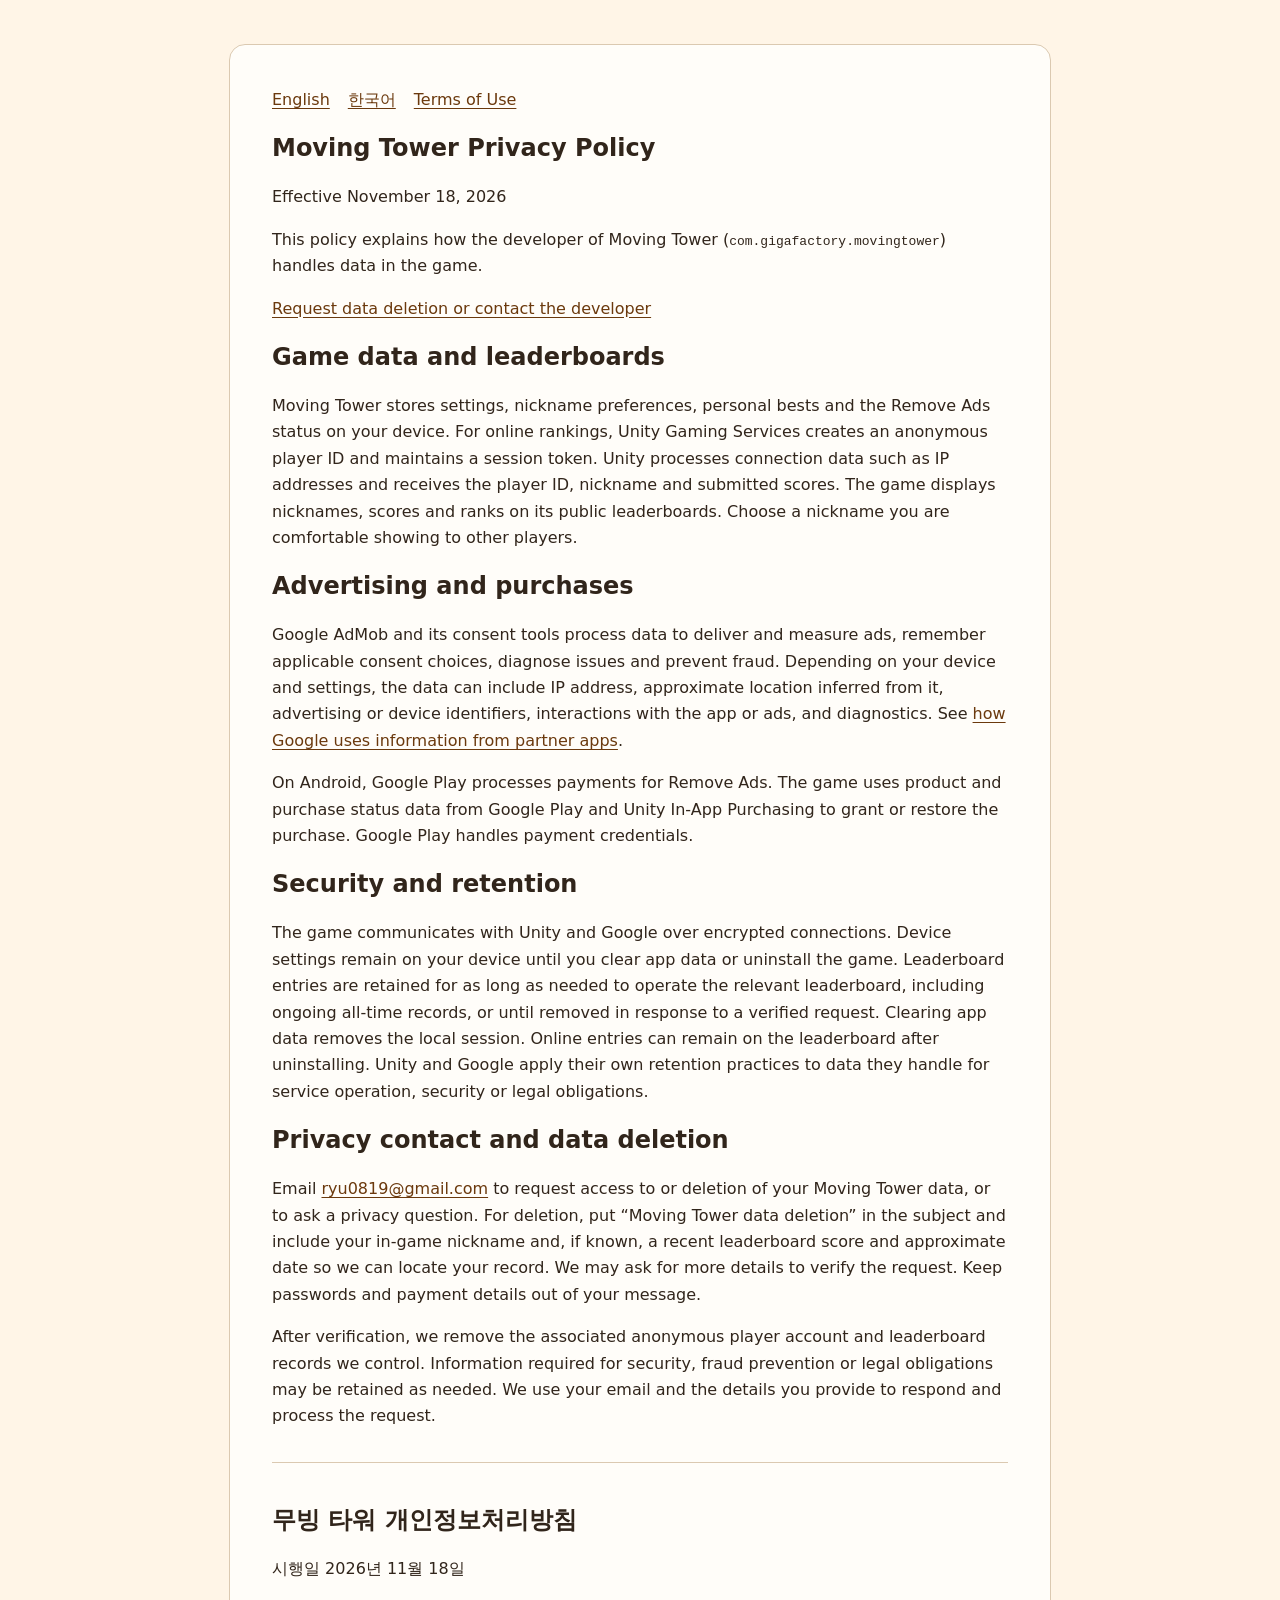
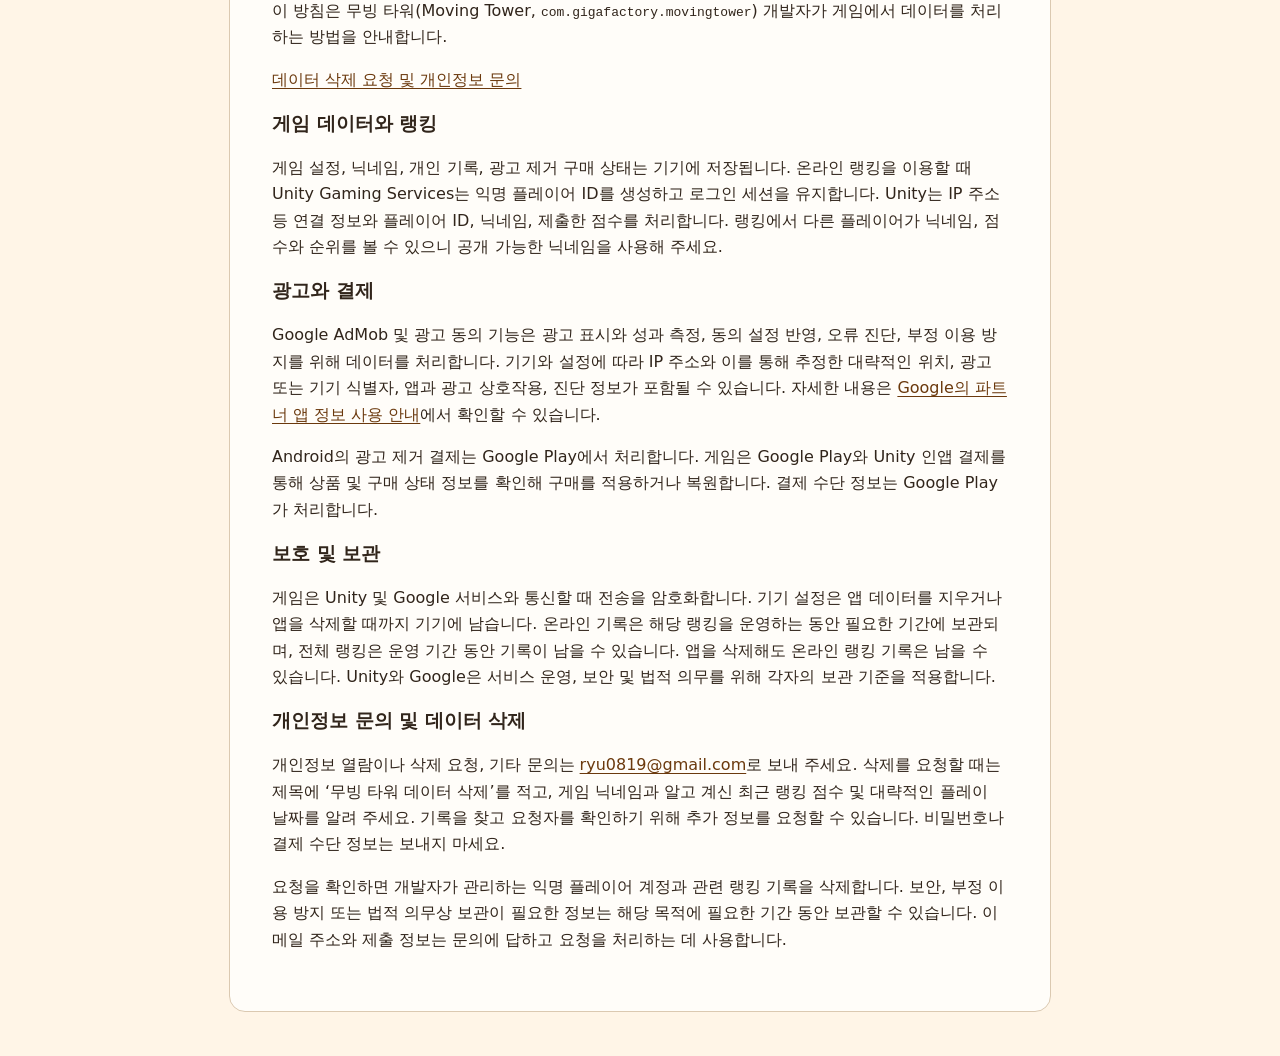
==== docs/privacy.html @ 2b4b709c "Publish Moving Tower privacy policy and contact" ====
<!doctype html>
<html lang="en">
<head>
  <meta charset="utf-8">
  <meta name="viewport" content="width=device-width, initial-scale=1">
  <title>Moving Tower Privacy Policy</title>
  <link rel="stylesheet" href="policy.css">
</head>
<body>
  <main>
    <nav aria-label="Privacy policy navigation">
      <a href="#en">English</a>
      <a href="#ko" lang="ko">한국어</a>
      <a href="terms.html#en">Terms of Use</a>
    </nav>
    <article id="en">
      <h1>Moving Tower Privacy Policy</h1>
      <p>Effective November 18, 2026</p>
      <p>This policy explains how the developer of Moving Tower (<code>com.gigafactory.movingtower</code>) handles data in the game.</p>
      <p><a href="#data-deletion">Request data deletion or contact the developer</a></p>

      <h2>Game data and leaderboards</h2>
      <p>Moving Tower stores settings, nickname preferences, personal bests and the Remove Ads status on your device. For online rankings, Unity Gaming Services creates an anonymous player ID and maintains a session token. Unity processes connection data such as IP addresses and receives the player ID, nickname and submitted scores. The game displays nicknames, scores and ranks on its public leaderboards. Choose a nickname you are comfortable showing to other players.</p>

      <h2>Advertising and purchases</h2>
      <p>Google AdMob and its consent tools process data to deliver and measure ads, remember applicable consent choices, diagnose issues and prevent fraud. Depending on your device and settings, the data can include IP address, approximate location inferred from it, advertising or device identifiers, interactions with the app or ads, and diagnostics. See <a href="https://policies.google.com/technologies/partner-sites">how Google uses information from partner apps</a>.</p>
      <p>On Android, Google Play processes payments for Remove Ads. The game uses product and purchase status data from Google Play and Unity In-App Purchasing to grant or restore the purchase. Google Play handles payment credentials.</p>

      <h2>Security and retention</h2>
      <p>The game communicates with Unity and Google over encrypted connections. Device settings remain on your device until you clear app data or uninstall the game. Leaderboard entries are retained for as long as needed to operate the relevant leaderboard, including ongoing all-time records, or until removed in response to a verified request. Clearing app data removes the local session. Online entries can remain on the leaderboard after uninstalling. Unity and Google apply their own retention practices to data they handle for service operation, security or legal obligations.</p>

      <h2 id="data-deletion">Privacy contact and data deletion</h2>
      <p>Email <a href="mailto:ryu0819@gmail.com">ryu0819@gmail.com</a> to request access to or deletion of your Moving Tower data, or to ask a privacy question. For deletion, put “Moving Tower data deletion” in the subject and include your in-game nickname and, if known, a recent leaderboard score and approximate date so we can locate your record. We may ask for more details to verify the request. Keep passwords and payment details out of your message.</p>
      <p>After verification, we remove the associated anonymous player account and leaderboard records we control. Information required for security, fraud prevention or legal obligations may be retained as needed. We use your email and the details you provide to respond and process the request.</p>
    </article>

    <article id="ko" lang="ko">
      <h2>무빙 타워 개인정보처리방침</h2>
      <p>시행일 2026년 11월 18일</p>
      <p>이 방침은 무빙 타워(Moving Tower, <code>com.gigafactory.movingtower</code>) 개발자가 게임에서 데이터를 처리하는 방법을 안내합니다.</p>
      <p><a href="#data-deletion-ko">데이터 삭제 요청 및 개인정보 문의</a></p>

      <h3>게임 데이터와 랭킹</h3>
      <p>게임 설정, 닉네임, 개인 기록, 광고 제거 구매 상태는 기기에 저장됩니다. 온라인 랭킹을 이용할 때 Unity Gaming Services는 익명 플레이어 ID를 생성하고 로그인 세션을 유지합니다. Unity는 IP 주소 등 연결 정보와 플레이어 ID, 닉네임, 제출한 점수를 처리합니다. 랭킹에서 다른 플레이어가 닉네임, 점수와 순위를 볼 수 있으니 공개 가능한 닉네임을 사용해 주세요.</p>

      <h3>광고와 결제</h3>
      <p>Google AdMob 및 광고 동의 기능은 광고 표시와 성과 측정, 동의 설정 반영, 오류 진단, 부정 이용 방지를 위해 데이터를 처리합니다. 기기와 설정에 따라 IP 주소와 이를 통해 추정한 대략적인 위치, 광고 또는 기기 식별자, 앱과 광고 상호작용, 진단 정보가 포함될 수 있습니다. 자세한 내용은 <a href="https://policies.google.com/technologies/partner-sites?hl=ko">Google의 파트너 앱 정보 사용 안내</a>에서 확인할 수 있습니다.</p>
      <p>Android의 광고 제거 결제는 Google Play에서 처리합니다. 게임은 Google Play와 Unity 인앱 결제를 통해 상품 및 구매 상태 정보를 확인해 구매를 적용하거나 복원합니다. 결제 수단 정보는 Google Play가 처리합니다.</p>

      <h3>보호 및 보관</h3>
      <p>게임은 Unity 및 Google 서비스와 통신할 때 전송을 암호화합니다. 기기 설정은 앱 데이터를 지우거나 앱을 삭제할 때까지 기기에 남습니다. 온라인 기록은 해당 랭킹을 운영하는 동안 필요한 기간에 보관되며, 전체 랭킹은 운영 기간 동안 기록이 남을 수 있습니다. 앱을 삭제해도 온라인 랭킹 기록은 남을 수 있습니다. Unity와 Google은 서비스 운영, 보안 및 법적 의무를 위해 각자의 보관 기준을 적용합니다.</p>

      <h3 id="data-deletion-ko">개인정보 문의 및 데이터 삭제</h3>
      <p>개인정보 열람이나 삭제 요청, 기타 문의는 <a href="mailto:ryu0819@gmail.com">ryu0819@gmail.com</a>로 보내 주세요. 삭제를 요청할 때는 제목에 ‘무빙 타워 데이터 삭제’를 적고, 게임 닉네임과 알고 계신 최근 랭킹 점수 및 대략적인 플레이 날짜를 알려 주세요. 기록을 찾고 요청자를 확인하기 위해 추가 정보를 요청할 수 있습니다. 비밀번호나 결제 수단 정보는 보내지 마세요.</p>
      <p>요청을 확인하면 개발자가 관리하는 익명 플레이어 계정과 관련 랭킹 기록을 삭제합니다. 보안, 부정 이용 방지 또는 법적 의무상 보관이 필요한 정보는 해당 목적에 필요한 기간 동안 보관할 수 있습니다. 이메일 주소와 제출 정보는 문의에 답하고 요청을 처리하는 데 사용합니다.</p>
    </article>
  </main>
</body>
</html>
---- docs/policy.css ----
:root {
  color-scheme: light;
  font-family: Inter, "Noto Sans KR", system-ui, sans-serif;
  background: #fff5e7;
  color: #31251b;
}

body {
  margin: 0;
  padding: clamp(12px, 4vw, 44px);
}

main {
  max-width: 46rem;
  margin-inline: auto;
  padding: clamp(18px, 5vw, 42px);
  background: #fffdf9;
  border: 1px solid #dbc9b1;
  border-radius: 16px;
  line-height: 1.65;
  overflow-wrap: anywhere;
}

nav {
  display: flex;
  flex-wrap: wrap;
  gap: 8px 18px;
  margin-bottom: 16px;
}

a {
  color: #6b390d;
  text-underline-offset: 3px;
}

h1, h2, h3 {
  line-height: 1.3;
}

article + article {
  margin-top: 32px;
  padding-top: 22px;
  border-top: 1px solid #dbc9b1;
}
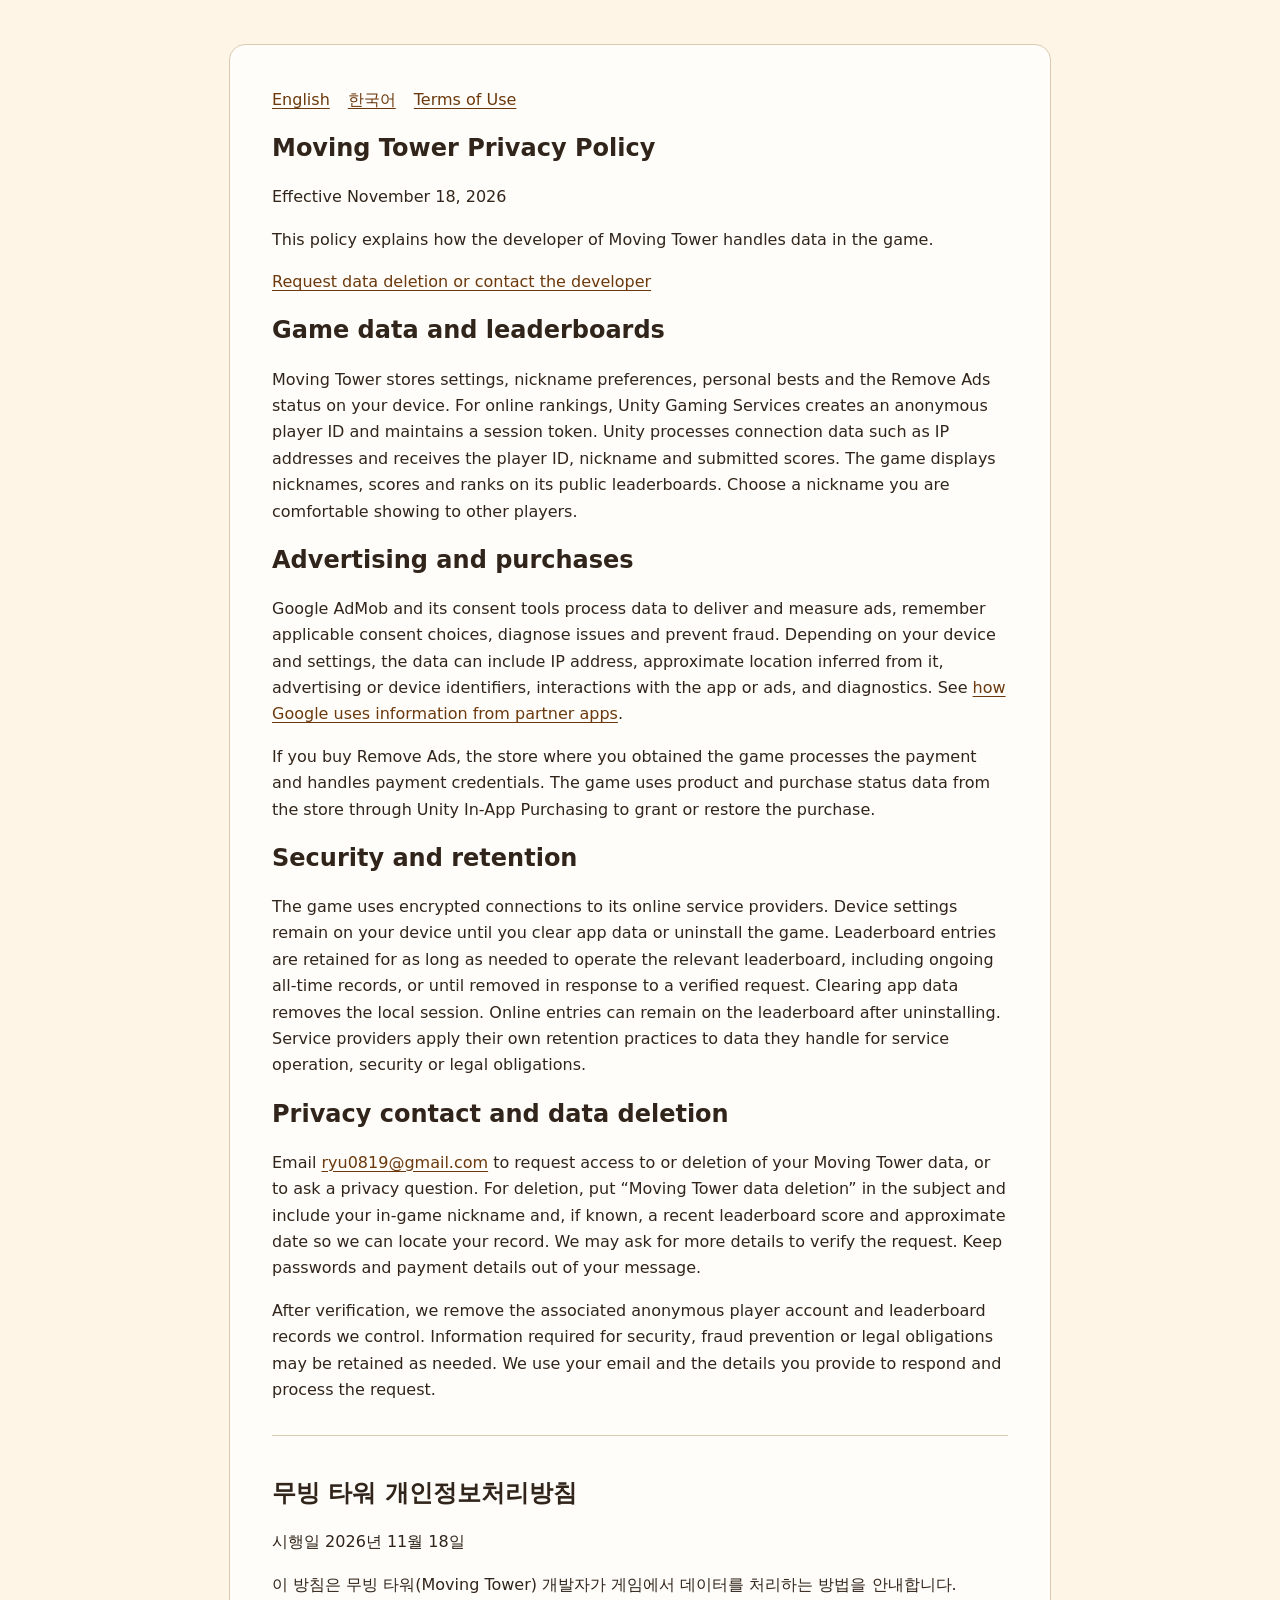
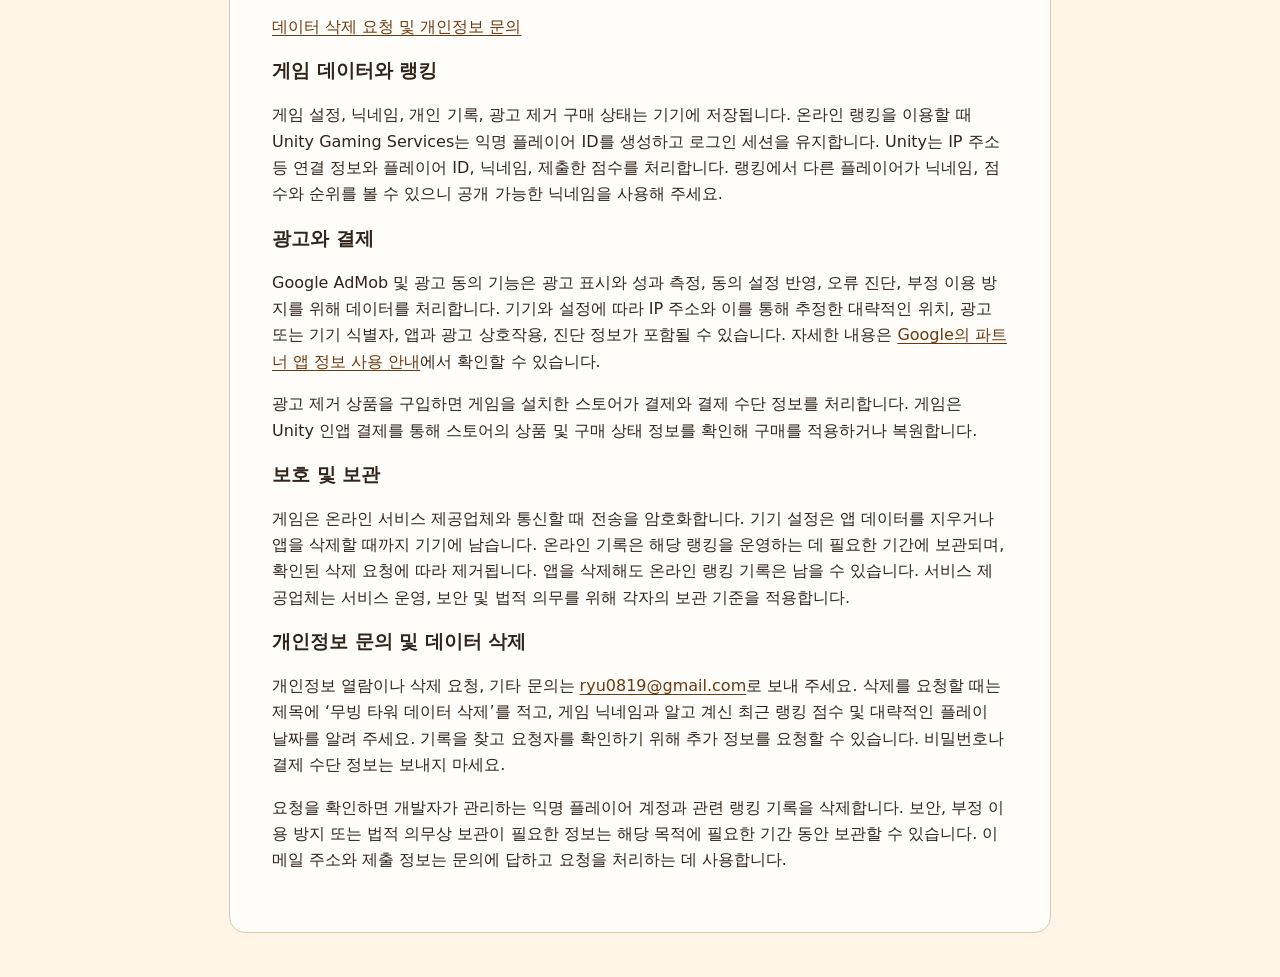
==== commit 76313ffe: "Make Moving Tower policies store-neutral and translate terms" ====
--- a/docs/privacy.html
+++ b/docs/privacy.html
@@ -16,7 +16,7 @@
     <article id="en">
       <h1>Moving Tower Privacy Policy</h1>
       <p>Effective November 18, 2026</p>
-      <p>This policy explains how the developer of Moving Tower (<code>com.gigafactory.movingtower</code>) handles data in the game.</p>
+      <p>This policy explains how the developer of Moving Tower handles data in the game.</p>
       <p><a href="#data-deletion">Request data deletion or contact the developer</a></p>
 
       <h2>Game data and leaderboards</h2>
@@ -24,10 +24,10 @@
 
       <h2>Advertising and purchases</h2>
       <p>Google AdMob and its consent tools process data to deliver and measure ads, remember applicable consent choices, diagnose issues and prevent fraud. Depending on your device and settings, the data can include IP address, approximate location inferred from it, advertising or device identifiers, interactions with the app or ads, and diagnostics. See <a href="https://policies.google.com/technologies/partner-sites">how Google uses information from partner apps</a>.</p>
-      <p>On Android, Google Play processes payments for Remove Ads. The game uses product and purchase status data from Google Play and Unity In-App Purchasing to grant or restore the purchase. Google Play handles payment credentials.</p>
+      <p>If you buy Remove Ads, the store where you obtained the game processes the payment and handles payment credentials. The game uses product and purchase status data from the store through Unity In-App Purchasing to grant or restore the purchase.</p>
 
       <h2>Security and retention</h2>
-      <p>The game communicates with Unity and Google over encrypted connections. Device settings remain on your device until you clear app data or uninstall the game. Leaderboard entries are retained for as long as needed to operate the relevant leaderboard, including ongoing all-time records, or until removed in response to a verified request. Clearing app data removes the local session. Online entries can remain on the leaderboard after uninstalling. Unity and Google apply their own retention practices to data they handle for service operation, security or legal obligations.</p>
+      <p>The game uses encrypted connections to its online service providers. Device settings remain on your device until you clear app data or uninstall the game. Leaderboard entries are retained for as long as needed to operate the relevant leaderboard, including ongoing all-time records, or until removed in response to a verified request. Clearing app data removes the local session. Online entries can remain on the leaderboard after uninstalling. Service providers apply their own retention practices to data they handle for service operation, security or legal obligations.</p>
 
       <h2 id="data-deletion">Privacy contact and data deletion</h2>
       <p>Email <a href="mailto:ryu0819@gmail.com">ryu0819@gmail.com</a> to request access to or deletion of your Moving Tower data, or to ask a privacy question. For deletion, put “Moving Tower data deletion” in the subject and include your in-game nickname and, if known, a recent leaderboard score and approximate date so we can locate your record. We may ask for more details to verify the request. Keep passwords and payment details out of your message.</p>
@@ -37,7 +37,7 @@
     <article id="ko" lang="ko">
       <h2>무빙 타워 개인정보처리방침</h2>
       <p>시행일 2026년 11월 18일</p>
-      <p>이 방침은 무빙 타워(Moving Tower, <code>com.gigafactory.movingtower</code>) 개발자가 게임에서 데이터를 처리하는 방법을 안내합니다.</p>
+      <p>이 방침은 무빙 타워(Moving Tower) 개발자가 게임에서 데이터를 처리하는 방법을 안내합니다.</p>
       <p><a href="#data-deletion-ko">데이터 삭제 요청 및 개인정보 문의</a></p>
 
       <h3>게임 데이터와 랭킹</h3>
@@ -45,10 +45,10 @@
 
       <h3>광고와 결제</h3>
       <p>Google AdMob 및 광고 동의 기능은 광고 표시와 성과 측정, 동의 설정 반영, 오류 진단, 부정 이용 방지를 위해 데이터를 처리합니다. 기기와 설정에 따라 IP 주소와 이를 통해 추정한 대략적인 위치, 광고 또는 기기 식별자, 앱과 광고 상호작용, 진단 정보가 포함될 수 있습니다. 자세한 내용은 <a href="https://policies.google.com/technologies/partner-sites?hl=ko">Google의 파트너 앱 정보 사용 안내</a>에서 확인할 수 있습니다.</p>
-      <p>Android의 광고 제거 결제는 Google Play에서 처리합니다. 게임은 Google Play와 Unity 인앱 결제를 통해 상품 및 구매 상태 정보를 확인해 구매를 적용하거나 복원합니다. 결제 수단 정보는 Google Play가 처리합니다.</p>
+      <p>광고 제거 상품을 구입하면 게임을 설치한 스토어가 결제와 결제 수단 정보를 처리합니다. 게임은 Unity 인앱 결제를 통해 스토어의 상품 및 구매 상태 정보를 확인해 구매를 적용하거나 복원합니다.</p>
 
       <h3>보호 및 보관</h3>
-      <p>게임은 Unity 및 Google 서비스와 통신할 때 전송을 암호화합니다. 기기 설정은 앱 데이터를 지우거나 앱을 삭제할 때까지 기기에 남습니다. 온라인 기록은 해당 랭킹을 운영하는 동안 필요한 기간에 보관되며, 전체 랭킹은 운영 기간 동안 기록이 남을 수 있습니다. 앱을 삭제해도 온라인 랭킹 기록은 남을 수 있습니다. Unity와 Google은 서비스 운영, 보안 및 법적 의무를 위해 각자의 보관 기준을 적용합니다.</p>
+      <p>게임은 온라인 서비스 제공업체와 통신할 때 전송을 암호화합니다. 기기 설정은 앱 데이터를 지우거나 앱을 삭제할 때까지 기기에 남습니다. 온라인 기록은 해당 랭킹을 운영하는 데 필요한 기간에 보관되며, 확인된 삭제 요청에 따라 제거됩니다. 앱을 삭제해도 온라인 랭킹 기록은 남을 수 있습니다. 서비스 제공업체는 서비스 운영, 보안 및 법적 의무를 위해 각자의 보관 기준을 적용합니다.</p>
 
       <h3 id="data-deletion-ko">개인정보 문의 및 데이터 삭제</h3>
       <p>개인정보 열람이나 삭제 요청, 기타 문의는 <a href="mailto:ryu0819@gmail.com">ryu0819@gmail.com</a>로 보내 주세요. 삭제를 요청할 때는 제목에 ‘무빙 타워 데이터 삭제’를 적고, 게임 닉네임과 알고 계신 최근 랭킹 점수 및 대략적인 플레이 날짜를 알려 주세요. 기록을 찾고 요청자를 확인하기 위해 추가 정보를 요청할 수 있습니다. 비밀번호나 결제 수단 정보는 보내지 마세요.</p>
--- a/docs/policy.css
+++ b/docs/policy.css
@@ -42,3 +42,25 @@
   padding-top: 22px;
   border-top: 1px solid #dbc9b1;
 }
+
+.terms-page main > article {
+  scroll-margin-top: 8rem;
+}
+
+.terms-page nav {
+  gap: 8px 14px;
+}
+
+@supports selector(main:has(> article:target)) {
+  .terms-page main > article {
+    display: none;
+    margin: 0;
+    padding: 0;
+    border: 0;
+  }
+
+  .terms-page main:not(:has(> article:target)) > #en,
+  .terms-page main > article:target {
+    display: block;
+  }
+}
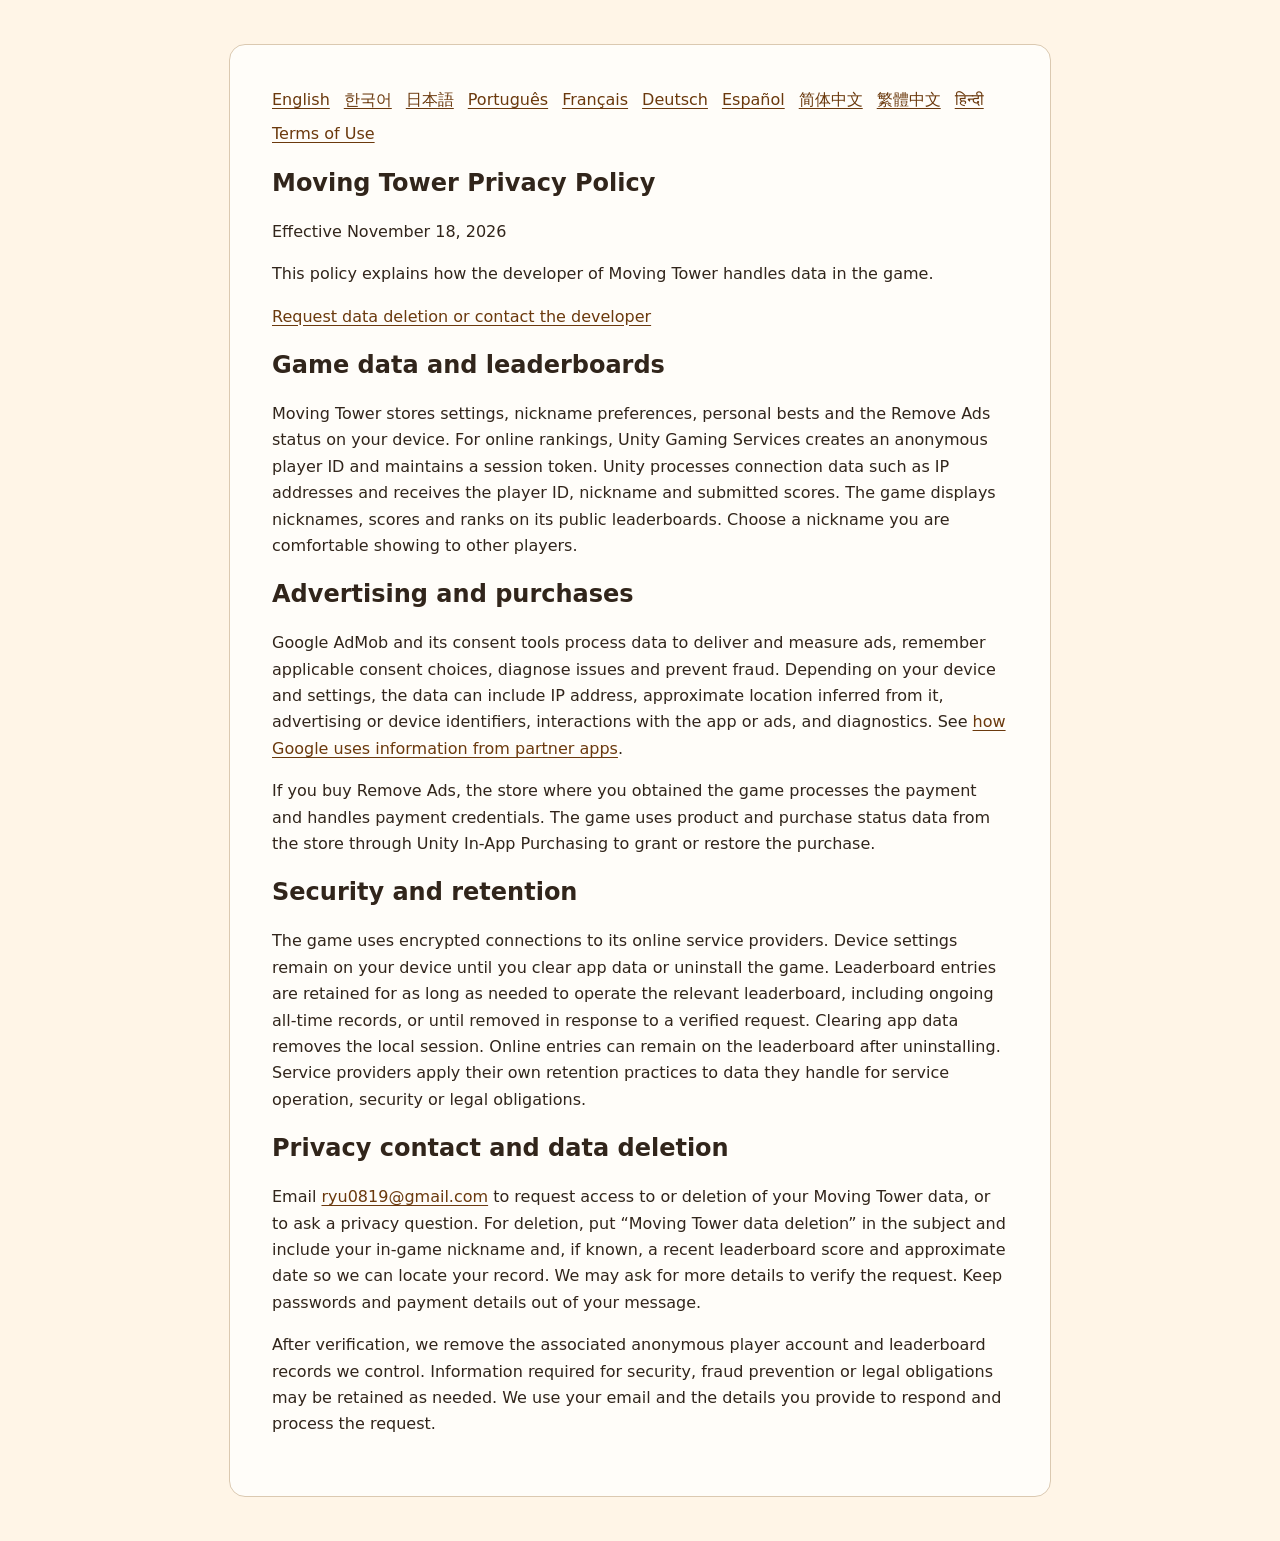
==== commit e914968f: "Publish Moving Tower privacy policy in ten languages" ====
--- a/docs/privacy.html
+++ b/docs/privacy.html
@@ -6,14 +6,22 @@
   <title>Moving Tower Privacy Policy</title>
   <link rel="stylesheet" href="policy.css">
 </head>
-<body>
+<body class="localized-policy">
   <main>
     <nav aria-label="Privacy policy navigation">
-      <a href="#en">English</a>
-      <a href="#ko" lang="ko">한국어</a>
+      <a href="#en" hreflang="en" lang="en">English</a>
+      <a href="#ko" hreflang="ko" lang="ko">한국어</a>
+      <a href="#ja" hreflang="ja" lang="ja">日本語</a>
+      <a href="#pt-BR" hreflang="pt-BR" lang="pt-BR">Português</a>
+      <a href="#fr" hreflang="fr" lang="fr">Français</a>
+      <a href="#de" hreflang="de" lang="de">Deutsch</a>
+      <a href="#es" hreflang="es" lang="es">Español</a>
+      <a href="#zh-Hans" hreflang="zh-Hans" lang="zh-Hans">简体中文</a>
+      <a href="#zh-Hant" hreflang="zh-Hant" lang="zh-Hant">繁體中文</a>
+      <a href="#hi" hreflang="hi" lang="hi">हिन्दी</a>
       <a href="terms.html#en">Terms of Use</a>
     </nav>
-    <article id="en">
+    <article id="en" lang="en">
       <h1>Moving Tower Privacy Policy</h1>
       <p>Effective November 18, 2026</p>
       <p>This policy explains how the developer of Moving Tower handles data in the game.</p>
@@ -35,24 +43,192 @@
     </article>
 
     <article id="ko" lang="ko">
-      <h2>무빙 타워 개인정보처리방침</h2>
+      <h1>무빙 타워 개인정보처리방침</h1>
       <p>시행일 2026년 11월 18일</p>
       <p>이 방침은 무빙 타워(Moving Tower) 개발자가 게임에서 데이터를 처리하는 방법을 안내합니다.</p>
       <p><a href="#data-deletion-ko">데이터 삭제 요청 및 개인정보 문의</a></p>
 
-      <h3>게임 데이터와 랭킹</h3>
+      <h2>게임 데이터와 랭킹</h2>
       <p>게임 설정, 닉네임, 개인 기록, 광고 제거 구매 상태는 기기에 저장됩니다. 온라인 랭킹을 이용할 때 Unity Gaming Services는 익명 플레이어 ID를 생성하고 로그인 세션을 유지합니다. Unity는 IP 주소 등 연결 정보와 플레이어 ID, 닉네임, 제출한 점수를 처리합니다. 랭킹에서 다른 플레이어가 닉네임, 점수와 순위를 볼 수 있으니 공개 가능한 닉네임을 사용해 주세요.</p>
 
-      <h3>광고와 결제</h3>
+      <h2>광고와 결제</h2>
       <p>Google AdMob 및 광고 동의 기능은 광고 표시와 성과 측정, 동의 설정 반영, 오류 진단, 부정 이용 방지를 위해 데이터를 처리합니다. 기기와 설정에 따라 IP 주소와 이를 통해 추정한 대략적인 위치, 광고 또는 기기 식별자, 앱과 광고 상호작용, 진단 정보가 포함될 수 있습니다. 자세한 내용은 <a href="https://policies.google.com/technologies/partner-sites?hl=ko">Google의 파트너 앱 정보 사용 안내</a>에서 확인할 수 있습니다.</p>
       <p>광고 제거 상품을 구입하면 게임을 설치한 스토어가 결제와 결제 수단 정보를 처리합니다. 게임은 Unity 인앱 결제를 통해 스토어의 상품 및 구매 상태 정보를 확인해 구매를 적용하거나 복원합니다.</p>
 
-      <h3>보호 및 보관</h3>
+      <h2>보호 및 보관</h2>
       <p>게임은 온라인 서비스 제공업체와 통신할 때 전송을 암호화합니다. 기기 설정은 앱 데이터를 지우거나 앱을 삭제할 때까지 기기에 남습니다. 온라인 기록은 해당 랭킹을 운영하는 데 필요한 기간에 보관되며, 확인된 삭제 요청에 따라 제거됩니다. 앱을 삭제해도 온라인 랭킹 기록은 남을 수 있습니다. 서비스 제공업체는 서비스 운영, 보안 및 법적 의무를 위해 각자의 보관 기준을 적용합니다.</p>
 
-      <h3 id="data-deletion-ko">개인정보 문의 및 데이터 삭제</h3>
+      <h2 id="data-deletion-ko">개인정보 문의 및 데이터 삭제</h2>
       <p>개인정보 열람이나 삭제 요청, 기타 문의는 <a href="mailto:ryu0819@gmail.com">ryu0819@gmail.com</a>로 보내 주세요. 삭제를 요청할 때는 제목에 ‘무빙 타워 데이터 삭제’를 적고, 게임 닉네임과 알고 계신 최근 랭킹 점수 및 대략적인 플레이 날짜를 알려 주세요. 기록을 찾고 요청자를 확인하기 위해 추가 정보를 요청할 수 있습니다. 비밀번호나 결제 수단 정보는 보내지 마세요.</p>
       <p>요청을 확인하면 개발자가 관리하는 익명 플레이어 계정과 관련 랭킹 기록을 삭제합니다. 보안, 부정 이용 방지 또는 법적 의무상 보관이 필요한 정보는 해당 목적에 필요한 기간 동안 보관할 수 있습니다. 이메일 주소와 제출 정보는 문의에 답하고 요청을 처리하는 데 사용합니다.</p>
+    </article>
+
+    <article id="ja" lang="ja">
+      <h1>ムービングタワー プライバシーポリシー</h1>
+      <p>2026年11月18日発効</p>
+      <p>本ポリシーは、ムービングタワー（Moving Tower）の開発者がゲーム内のデータをどのように取り扱うかを説明します。</p>
+      <p><a href="#data-deletion-ja">データの削除申請とお問い合わせ</a></p>
+
+      <h2>ゲームデータとランキング</h2>
+      <p>ゲーム設定、ニックネーム、自己ベスト、広告削除の購入状況は端末に保存されます。オンラインランキングを利用すると、Unity Gaming Services が匿名プレイヤー ID を作成し、セッショントークンを管理します。Unity は IP アドレスなどの接続情報、プレイヤー ID、ニックネーム、送信したスコアを処理します。公開ランキングにはニックネーム、スコア、順位が表示されます。他のプレイヤーに公開してもよいニックネームを選んでください。</p>
+
+      <h2>広告と購入</h2>
+      <p>Google AdMob と同意管理ツールは、広告の配信と効果測定、同意設定の保存、不具合の診断、不正防止のためにデータを処理します。端末や設定によって、IP アドレスとそこから推定されるおおよその位置、広告識別子や端末識別子、アプリや広告の操作情報、診断情報が含まれることがあります。詳しくは <a href="https://policies.google.com/technologies/partner-sites?hl=ja">Google のパートナーアプリのデータ利用について</a>をご覧ください。</p>
+      <p>広告削除を購入する場合、ゲームを入手したストアが決済と支払い方法の情報を処理します。ゲームは Unity In-App Purchasing を通じてストアの商品情報と購入状況を確認し、購入を反映または復元します。</p>
+
+      <h2>安全管理と保管</h2>
+      <p>ゲームはオンラインサービスとの通信を暗号化します。端末の設定は、アプリのデータを消去するかゲームをアンインストールするまで端末に残ります。ランキング記録は、通算ランキングを含む各ランキングの運営に必要な期間、または確認済みの削除申請により取り除かれるまで保管されます。アプリデータを消去すると端末内のセッションは失われます。アンインストール後もオンライン記録が残る場合があります。サービス提供者は、サービスの運営、安全管理、法令上の義務のために取り扱うデータにそれぞれの保管方針を適用します。</p>
+
+      <h2 id="data-deletion-ja">個人情報のお問い合わせとデータの削除</h2>
+      <p>データの開示、削除、プライバシーに関するお問い合わせは <a href="mailto:ryu0819@gmail.com">ryu0819@gmail.com</a> までご連絡ください。削除申請の件名には「ムービングタワー データ削除」と記載し、ゲーム内のニックネーム、分かる場合は最近のランキングスコアとおおよそのプレイ日をお知らせください。申請の確認に追加情報をお願いする場合があります。パスワードや支払い方法の情報は送信しないでください。</p>
+      <p>申請を確認した後、開発者が管理する匿名プレイヤーアカウントと関連するランキング記録を削除します。安全管理、不正防止、法令上の義務に必要な情報は、その目的に必要な期間保管される場合があります。メールアドレスと送信された情報は、回答と申請の処理に使用します。</p>
+    </article>
+
+    <article id="pt-BR" lang="pt-BR">
+      <h1>Política de Privacidade do Moving Tower</h1>
+      <p>Em vigor desde 18 de novembro de 2026</p>
+      <p>Esta política explica como o desenvolvedor do Moving Tower trata os dados no jogo.</p>
+      <p><a href="#data-deletion-pt-BR">Solicitar a exclusão de dados ou entrar em contato</a></p>
+
+      <h2>Dados do jogo e classificações</h2>
+      <p>O Moving Tower salva no dispositivo as configurações, o apelido, os recordes pessoais e o status da compra de remoção de anúncios. Para as classificações online, o Unity Gaming Services cria um identificador anônimo de jogador e mantém um token de sessão. A Unity trata dados de conexão, como o endereço IP, e recebe o identificador do jogador, o apelido e as pontuações enviadas. As classificações públicas mostram os apelidos, as pontuações e as posições. Escolha um apelido que você se sinta à vontade para mostrar a outros jogadores.</p>
+
+      <h2>Publicidade e compras</h2>
+      <p>O Google AdMob e suas ferramentas de consentimento tratam dados para exibir e medir anúncios, registrar as escolhas de consentimento, diagnosticar problemas e prevenir fraudes. Dependendo do dispositivo e das configurações, isso pode incluir o endereço IP, a localização aproximada estimada a partir dele, identificadores de publicidade ou do dispositivo, interações com o app ou os anúncios e dados de diagnóstico. Consulte <a href="https://policies.google.com/technologies/partner-sites?hl=pt-BR">como o Google usa informações de apps parceiros</a>.</p>
+      <p>Ao comprar a remoção de anúncios, a loja onde você obteve o jogo processa o pagamento e os dados do meio de pagamento. O jogo usa informações de produto e de status da compra fornecidas pela loja por meio do Unity In-App Purchasing para aplicar ou restaurar a compra.</p>
+
+      <h2>Segurança e retenção</h2>
+      <p>O jogo usa conexões criptografadas com seus prestadores de serviços online. As configurações ficam no dispositivo até você limpar os dados do app ou desinstalar o jogo. Os registros das classificações são mantidos pelo tempo necessário para operar cada classificação, incluindo a geral, ou até serem removidos após uma solicitação verificada. Limpar os dados do app elimina a sessão local. Os registros online podem permanecer após a desinstalação. Os prestadores aplicam suas próprias práticas de retenção aos dados que tratam para operar os serviços, garantir a segurança ou cumprir obrigações legais.</p>
+
+      <h2 id="data-deletion-pt-BR">Contato de privacidade e exclusão de dados</h2>
+      <p>Envie um e-mail para <a href="mailto:ryu0819@gmail.com">ryu0819@gmail.com</a> para solicitar acesso aos dados do Moving Tower, pedir a exclusão ou esclarecer dúvidas de privacidade. Para excluir dados, escreva “Exclusão de dados do Moving Tower” no assunto e informe seu apelido no jogo. Se souber, indique uma pontuação recente na classificação e a data aproximada para ajudar a localizar o registro. Podemos pedir informações adicionais para verificar a solicitação. Evite enviar senhas ou dados de pagamento.</p>
+      <p>Após a verificação, excluímos a conta anônima e os registros associados da classificação que estão sob nosso controle. Informações necessárias para segurança, prevenção de fraudes ou cumprimento de obrigações legais podem ser retidas pelo tempo necessário. Usamos seu endereço de e-mail e as informações fornecidas para responder e processar a solicitação.</p>
+    </article>
+
+    <article id="fr" lang="fr">
+      <h1>Politique de confidentialité de Moving Tower</h1>
+      <p>En vigueur depuis le 18 novembre 2026</p>
+      <p>Cette politique explique comment le développeur de Moving Tower traite les données dans le jeu.</p>
+      <p><a href="#data-deletion-fr">Demander la suppression des données ou contacter le développeur</a></p>
+
+      <h2>Données du jeu et classements</h2>
+      <p>Moving Tower enregistre sur votre appareil les réglages, le pseudonyme, les records personnels et le statut de l’achat de suppression des publicités. Pour les classements en ligne, Unity Gaming Services crée un identifiant de joueur anonyme et conserve un jeton de session. Unity traite les données de connexion, comme l’adresse IP, et reçoit l’identifiant du joueur, le pseudonyme et les scores envoyés. Les classements publics affichent les pseudonymes, les scores et les rangs. Choisissez un pseudonyme que vous acceptez de rendre visible aux autres joueurs.</p>
+
+      <h2>Publicité et achats</h2>
+      <p>Google AdMob et ses outils de consentement traitent des données pour diffuser et mesurer les publicités, mémoriser les choix de consentement, diagnostiquer les problèmes et prévenir la fraude. Selon l’appareil et les réglages, ces données peuvent comprendre l’adresse IP, la localisation approximative déduite de celle-ci, les identifiants publicitaires ou de l’appareil, les interactions avec l’application ou les publicités et les données de diagnostic. Consultez <a href="https://policies.google.com/technologies/partner-sites?hl=fr">l’explication de Google sur l’utilisation des données des applications partenaires</a>.</p>
+      <p>Si vous achetez la suppression des publicités, la boutique où vous avez obtenu le jeu traite le paiement et les informations relatives au moyen de paiement. Le jeu utilise les informations sur le produit et le statut d’achat fournies par la boutique via Unity In-App Purchasing pour appliquer ou restaurer l’achat.</p>
+
+      <h2>Sécurité et conservation</h2>
+      <p>Le jeu utilise des connexions chiffrées avec ses fournisseurs de services en ligne. Les réglages restent sur l’appareil jusqu’à l’effacement des données de l’application ou la désinstallation du jeu. Les entrées sont conservées le temps nécessaire au fonctionnement du classement concerné, notamment des classements de tous les temps, ou jusqu’à leur suppression à la suite d’une demande vérifiée. L’effacement des données de l’application supprime la session locale. Des entrées en ligne peuvent subsister après la désinstallation. Les fournisseurs appliquent leurs propres règles de conservation aux données qu’ils traitent pour assurer le fonctionnement et la sécurité des services ou satisfaire à des obligations légales.</p>
+
+      <h2 id="data-deletion-fr">Contact et suppression des données</h2>
+      <p>Pour demander l’accès à vos données Moving Tower, leur suppression ou poser une question, écrivez à <a href="mailto:ryu0819@gmail.com">ryu0819@gmail.com</a>. Pour une suppression, indiquez « Suppression de données Moving Tower » en objet et précisez votre pseudonyme dans le jeu. Si vous les connaissez, ajoutez un score récent au classement et sa date approximative. Nous pouvons demander des informations complémentaires pour vérifier la demande. Évitez de transmettre des mots de passe ou des informations de paiement.</p>
+      <p>Après vérification, nous supprimons le compte de joueur anonyme et les entrées associées que nous contrôlons. Les données nécessaires à la sécurité, à la prévention de la fraude ou au respect d’obligations légales peuvent être conservées pendant la durée nécessaire. Votre adresse e-mail et les informations communiquées nous servent à répondre et à traiter la demande.</p>
+    </article>
+
+    <article id="de" lang="de">
+      <h1>Datenschutzerklärung für Moving Tower</h1>
+      <p>Gültig seit dem 18. November 2026</p>
+      <p>Diese Erklärung beschreibt, wie der Entwickler von Moving Tower Daten im Spiel verarbeitet.</p>
+      <p><a href="#data-deletion-de">Datenlöschung beantragen oder Kontakt aufnehmen</a></p>
+
+      <h2>Spieldaten und Ranglisten</h2>
+      <p>Moving Tower speichert Einstellungen, Spitznamen, persönliche Bestleistungen und den Kaufstatus für die Entfernung von Werbung auf dem Gerät. Für Online-Ranglisten erstellt Unity Gaming Services eine anonyme Spieler-ID und verwaltet ein Sitzungstoken. Unity verarbeitet Verbindungsdaten wie IP-Adressen und erhält die Spieler-ID, den Spitznamen und übermittelte Punktestände. Öffentliche Ranglisten zeigen Spitznamen, Punktestände und Platzierungen. Wähle einen Spitznamen, den du anderen Spielern anzeigen möchtest.</p>
+
+      <h2>Werbung und Käufe</h2>
+      <p>Google AdMob und seine Einwilligungswerkzeuge verarbeiten Daten, um Werbung auszuliefern und zu messen, Einwilligungsentscheidungen zu speichern, Probleme zu diagnostizieren und Betrug zu verhindern. Je nach Gerät und Einstellungen können dazu IP-Adressen, daraus abgeleitete ungefähre Standorte, Werbe- oder Gerätekennungen, Interaktionen mit der App oder Werbung und Diagnosedaten gehören. Weitere Informationen findest du unter <a href="https://policies.google.com/technologies/partner-sites?hl=de">Googles Verarbeitung von Daten aus Partner-Apps</a>.</p>
+      <p>Beim Kauf der Werbeentfernung verarbeitet der Store, über den du das Spiel bezogen hast, die Zahlung und die Zahlungsdaten. Das Spiel verwendet über Unity In-App Purchasing bereitgestellte Produkt- und Kaufstatusinformationen des Stores, um den Kauf freizuschalten oder wiederherzustellen.</p>
+
+      <h2>Sicherheit und Aufbewahrung</h2>
+      <p>Das Spiel kommuniziert verschlüsselt mit Online-Dienstleistern. Einstellungen bleiben auf dem Gerät, bis du die App-Daten löschst oder das Spiel deinstallierst. Einträge werden so lange gespeichert, wie sie für den Betrieb der jeweiligen Rangliste einschließlich der Gesamtrangliste erforderlich sind, oder bis sie auf eine verifizierte Anfrage hin entfernt werden. Das Löschen der App-Daten entfernt die lokale Sitzung. Online-Einträge können nach der Deinstallation bestehen bleiben. Dienstleister wenden für Daten, die sie für den Betrieb, die Sicherheit oder zur Erfüllung gesetzlicher Pflichten verarbeiten, ihre eigenen Aufbewahrungsregeln an.</p>
+
+      <h2 id="data-deletion-de">Datenschutzkontakt und Datenlöschung</h2>
+      <p>Schreibe an <a href="mailto:ryu0819@gmail.com">ryu0819@gmail.com</a>, wenn du Auskunft über deine Moving-Tower-Daten oder deren Löschung beantragen möchtest oder Fragen zum Datenschutz hast. Nutze für Löschanfragen den Betreff „Moving Tower Datenlöschung“ und gib deinen Spitznamen im Spiel an. Falls bekannt, nenne einen aktuellen Ranglistenpunktestand und das ungefähre Spieldatum. Zur Prüfung der Anfrage können wir weitere Angaben benötigen. Sende keine Passwörter oder Zahlungsdaten.</p>
+      <p>Nach der Prüfung löschen wir das anonyme Spielerkonto und zugehörige Ranglisteneinträge, die wir verwalten. Für Sicherheit, Betrugsprävention oder gesetzliche Pflichten erforderliche Informationen können so lange wie nötig aufbewahrt werden. Deine E-Mail-Adresse und die bereitgestellten Angaben verwenden wir zur Beantwortung und Bearbeitung der Anfrage.</p>
+    </article>
+
+    <article id="es" lang="es">
+      <h1>Política de privacidad de Moving Tower</h1>
+      <p>En vigor desde el 18 de noviembre de 2026</p>
+      <p>Esta política explica cómo el desarrollador de Moving Tower trata los datos en el juego.</p>
+      <p><a href="#data-deletion-es">Solicitar la eliminación de datos o contactar con el desarrollador</a></p>
+
+      <h2>Datos del juego y clasificaciones</h2>
+      <p>Moving Tower guarda en tu dispositivo los ajustes, el apodo, los récords personales y el estado de la compra para eliminar anuncios. Para las clasificaciones en línea, Unity Gaming Services crea un identificador anónimo de jugador y mantiene un token de sesión. Unity trata datos de conexión como la dirección IP y recibe el identificador, el apodo y las puntuaciones enviadas. Las clasificaciones públicas muestran los apodos, las puntuaciones y las posiciones. Elige un apodo que quieras mostrar a otros jugadores.</p>
+
+      <h2>Publicidad y compras</h2>
+      <p>Google AdMob y sus herramientas de consentimiento tratan datos para mostrar y medir anuncios, conservar las decisiones de consentimiento, diagnosticar problemas y prevenir el fraude. Según el dispositivo y los ajustes, los datos pueden incluir la dirección IP, la ubicación aproximada deducida de ella, identificadores publicitarios o del dispositivo, interacciones con la app o con anuncios y datos de diagnóstico. Consulta <a href="https://policies.google.com/technologies/partner-sites?hl=es">cómo usa Google la información de aplicaciones asociadas</a>.</p>
+      <p>Si compras la eliminación de anuncios, la tienda donde obtuviste el juego procesa el pago y los datos del medio de pago. El juego utiliza información del producto y del estado de la compra de la tienda a través de Unity In-App Purchasing para aplicar o restaurar la compra.</p>
+
+      <h2>Seguridad y conservación</h2>
+      <p>El juego usa conexiones cifradas con sus proveedores de servicios en línea. Los ajustes se conservan en el dispositivo hasta que borres los datos de la app o desinstales el juego. Las entradas se conservan durante el tiempo necesario para operar la clasificación correspondiente, incluidas las clasificaciones históricas, o hasta que se eliminen tras una solicitud verificada. Al borrar los datos de la app se elimina la sesión local. Los registros en línea pueden permanecer después de desinstalar el juego. Los proveedores aplican sus propias prácticas de conservación a los datos que tratan para operar los servicios, garantizar la seguridad o cumplir obligaciones legales.</p>
+
+      <h2 id="data-deletion-es">Contacto de privacidad y eliminación de datos</h2>
+      <p>Escribe a <a href="mailto:ryu0819@gmail.com">ryu0819@gmail.com</a> para solicitar acceso a tus datos de Moving Tower, pedir su eliminación o hacer una consulta de privacidad. Para una eliminación, indica «Eliminación de datos de Moving Tower» en el asunto e incluye tu apodo en el juego. Si los sabes, añade una puntuación reciente en la clasificación y la fecha aproximada. Podemos pedirte más información para verificar la solicitud. Evita enviar contraseñas o datos de pago.</p>
+      <p>Tras verificar la solicitud, eliminamos la cuenta anónima de jugador y las entradas de clasificación asociadas que controlamos. La información necesaria por motivos de seguridad, prevención del fraude u obligaciones legales puede conservarse el tiempo necesario. Usamos tu dirección de correo electrónico y los datos que nos facilites para responder y gestionar la solicitud.</p>
+    </article>
+
+    <article id="zh-Hans" lang="zh-Hans">
+      <h1>Moving Tower 隐私政策</h1>
+      <p>自 2026 年 11 月 18 日起生效</p>
+      <p>本政策说明 Moving Tower 的开发者如何在游戏中处理数据。</p>
+      <p><a href="#data-deletion-zh-Hans">申请删除数据或联系开发者</a></p>
+
+      <h2>游戏数据和排行榜</h2>
+      <p>Moving Tower 会在设备上保存设置、昵称、个人最佳记录和移除广告的购买状态。为提供在线排行榜，Unity Gaming Services 会生成匿名玩家 ID 并维护会话令牌。Unity 会处理 IP 地址等连接数据，并接收玩家 ID、昵称和提交的分数。公开排行榜会显示昵称、分数和名次。请选择你愿意向其他玩家公开的昵称。</p>
+
+      <h2>广告与购买</h2>
+      <p>Google AdMob 及其同意管理工具会处理数据，用于投放广告、衡量广告效果、保存同意设置、诊断问题和防止欺诈。根据设备和设置，这些数据可能包括 IP 地址、由此推断的大致位置、广告或设备标识符、与应用或广告的互动信息以及诊断数据。请参阅 <a href="https://policies.google.com/technologies/partner-sites?hl=zh-CN">Google 如何使用合作伙伴应用的信息</a>。</p>
+      <p>如果购买移除广告，提供本游戏的应用商店会处理付款和支付凭据信息。游戏通过 Unity In-App Purchasing 使用商店提供的商品和购买状态信息来生效或恢复购买。</p>
+
+      <h2>安全和保存期限</h2>
+      <p>游戏通过加密连接与在线服务提供商通信。设备设置会保存在本机，直到你清除应用数据或卸载游戏。排行榜记录会保存在运营相应排行榜（包括历史总榜）所需的期间内，或在核实删除请求后移除。清除应用数据会删除本机会话，卸载后在线记录仍可能保留。各服务提供商会依照自己的保留规则处理用于服务运营、安全和履行法律义务的数据。</p>
+
+      <h2 id="data-deletion-zh-Hans">隐私联系和数据删除</h2>
+      <p>如需访问或删除 Moving Tower 数据，或咨询隐私问题，请发送邮件至 <a href="mailto:ryu0819@gmail.com">ryu0819@gmail.com</a>。申请删除时，请在主题中注明“Moving Tower 数据删除”，并提供游戏昵称。如果知道，也请提供近期排行榜分数和大致的游玩日期。我们可能需要补充信息以核实请求。请勿发送密码或付款信息。</p>
+      <p>核实后，我们会删除由我们管理的匿名玩家账号和相关排行榜记录。为保障安全、防止欺诈或履行法律义务所需的信息可能会在必要期间内保留。我们会使用你的电子邮件地址及你提供的信息来回复和处理请求。</p>
+    </article>
+
+    <article id="zh-Hant" lang="zh-Hant">
+      <h1>Moving Tower 隱私權政策</h1>
+      <p>自 2026 年 11 月 18 日起生效</p>
+      <p>本政策說明 Moving Tower 開發者如何處理遊戲中的資料。</p>
+      <p><a href="#data-deletion-zh-Hant">申請刪除資料或聯絡開發者</a></p>
+
+      <h2>遊戲資料與排行榜</h2>
+      <p>Moving Tower 會在裝置上儲存設定、暱稱、個人最佳紀錄和移除廣告的購買狀態。為提供線上排行榜，Unity Gaming Services 會建立匿名玩家 ID，並維護工作階段權杖。Unity 會處理 IP 位址等連線資料，並接收玩家 ID、暱稱與提交的分數。公開排行榜會顯示暱稱、分數與名次。請選擇你願意向其他玩家公開的暱稱。</p>
+
+      <h2>廣告與購買</h2>
+      <p>Google AdMob 和同意管理工具會處理資料，以刊登廣告、衡量廣告成效、保存同意設定、診斷問題及防止詐欺。依裝置和設定而定，資料可能包括 IP 位址、由此推估的大致位置、廣告或裝置識別碼、與應用程式或廣告的互動資訊及診斷資料。請參閱 <a href="https://policies.google.com/technologies/partner-sites?hl=zh-TW">Google 如何使用合作夥伴應用程式的資訊</a>。</p>
+      <p>若購買移除廣告，提供本遊戲的應用程式商店會處理付款及付款方式資訊。遊戲透過 Unity In-App Purchasing 使用商店提供的商品與購買狀態資訊，以套用或回復購買項目。</p>
+
+      <h2>安全與保存期限</h2>
+      <p>遊戲透過加密連線與線上服務提供者通訊。裝置設定會保留在本機，直到你清除應用程式資料或解除安裝遊戲。排行榜紀錄會在營運相應排行榜（包括歷史總榜）所需期間內保存，或於刪除請求經確認後移除。清除應用程式資料會移除本機工作階段，解除安裝後線上紀錄仍可能保留。服務提供者會依各自的保存政策處理服務營運、安全維護及履行法律義務所需的資料。</p>
+
+      <h2 id="data-deletion-zh-Hant">隱私聯絡與資料刪除</h2>
+      <p>如需存取或刪除 Moving Tower 資料，或有隱私疑問，請寄信至 <a href="mailto:ryu0819@gmail.com">ryu0819@gmail.com</a>。申請刪除時，請在主旨註明「Moving Tower 資料刪除」，並提供遊戲暱稱。若知道，請一併提供近期排行榜分數與大約的遊玩日期。我們可能會要求補充資訊以確認請求。請勿提供密碼或付款資料。</p>
+      <p>確認後，我們會刪除由我們管理的匿名玩家帳號及相關排行榜紀錄。為了安全、防止詐欺或履行法律義務而必要的資訊，可能會在必要期間內保留。你的電子郵件地址和你提供的資訊將用於回覆並處理請求。</p>
+    </article>
+
+    <article id="hi" lang="hi">
+      <h1>मूविंग टावर की गोपनीयता नीति</h1>
+      <p>18 नवंबर 2026 से प्रभावी</p>
+      <p>यह नीति बताती है कि मूविंग टावर (Moving Tower) का डेवलपर गेम में डेटा का इस्तेमाल और प्रबंधन कैसे करता है।</p>
+      <p><a href="#data-deletion-hi">डेटा मिटाने का अनुरोध करें या डेवलपर से संपर्क करें</a></p>
+
+      <h2>गेम का डेटा और रैंकिंग</h2>
+      <p>मूविंग टावर आपकी सेटिंग, गेम का उपनाम, व्यक्तिगत रिकॉर्ड और विज्ञापन हटाने की खरीद की स्थिति डिवाइस पर सहेजता है। ऑनलाइन रैंकिंग के लिए Unity Gaming Services एक अनाम खिलाड़ी आईडी बनाती है और सेशन टोकन बनाए रखती है। Unity आईपी पते जैसी कनेक्शन संबंधी जानकारी प्रोसेस करती है और उसे खिलाड़ी की आईडी, उपनाम और भेजे गए स्कोर मिलते हैं। सार्वजनिक लीडरबोर्ड में उपनाम, स्कोर और रैंक दिखाई देते हैं। ऐसा उपनाम चुनें जिसे आप दूसरे खिलाड़ियों को दिखाना चाहते हैं।</p>
+
+      <h2>विज्ञापन और खरीदारियाँ</h2>
+      <p>Google AdMob और इसके सहमति टूल विज्ञापन दिखाने और उनके प्रदर्शन को मापने, सहमति के विकल्प याद रखने, समस्याओं की जाँच करने और धोखाधड़ी रोकने के लिए डेटा प्रोसेस करते हैं। डिवाइस और सेटिंग के आधार पर इसमें आईपी पता, उससे अनुमानित सामान्य स्थान, विज्ञापन या डिवाइस की पहचान करने वाली आईडी, ऐप या विज्ञापन के साथ इंटरैक्शन और निदान संबंधी डेटा शामिल हो सकते हैं। जानें कि <a href="https://policies.google.com/technologies/partner-sites?hl=hi">Google पार्टनर ऐप की जानकारी का इस्तेमाल कैसे करता है</a>।</p>
+      <p>अगर आप विज्ञापन हटाने की सुविधा खरीदते हैं, तो जिस स्टोर से आपने गेम लिया है वही भुगतान और भुगतान के तरीके की जानकारी संभालता है। गेम खरीद को लागू करने या बहाल करने के लिए Unity In-App Purchasing के ज़रिए स्टोर से उत्पाद और खरीद की स्थिति की जानकारी इस्तेमाल करता है।</p>
+
+      <h2>सुरक्षा और डेटा रखने की अवधि</h2>
+      <p>गेम अपने ऑनलाइन सेवा प्रदाताओं से एन्क्रिप्ट किए गए कनेक्शन के ज़रिए संपर्क करता है। सेटिंग तब तक डिवाइस पर रहती हैं जब तक आप ऐप का डेटा साफ़ नहीं करते या गेम अनइंस्टॉल नहीं करते। लीडरबोर्ड की प्रविष्टियाँ संबंधित लीडरबोर्ड, जिसमें अब तक की कुल रैंकिंग भी शामिल है, चलाने के लिए ज़रूरी अवधि तक या किसी सत्यापित अनुरोध पर उन्हें मिटाए जाने तक रखी जाती हैं। ऐप का डेटा साफ़ करने से डिवाइस का स्थानीय सेशन हट जाता है। अनइंस्टॉल करने के बाद भी ऑनलाइन रिकॉर्ड रह सकते हैं। सेवा संचालन, सुरक्षा या कानूनी दायित्वों के लिए इस्तेमाल होने वाले डेटा पर सेवा प्रदाता अपनी डेटा रखने की नीतियाँ लागू करते हैं।</p>
+
+      <h2 id="data-deletion-hi">गोपनीयता के लिए संपर्क और डेटा मिटाना</h2>
+      <p>मूविंग टावर का अपना डेटा देखने, मिटाने या गोपनीयता से जुड़ा सवाल पूछने के लिए <a href="mailto:ryu0819@gmail.com">ryu0819@gmail.com</a> पर ईमेल भेजें। डेटा मिटाने के अनुरोध के विषय में “मूविंग टावर का डेटा मिटाएँ” लिखें और गेम का अपना उपनाम दें। अगर पता हो तो हाल का लीडरबोर्ड स्कोर और खेलने की अनुमानित तारीख भी दें। अनुरोध की पुष्टि करने के लिए हम अतिरिक्त जानकारी माँग सकते हैं। कृपया पासवर्ड या भुगतान का विवरण न भेजें।</p>
+      <p>अनुरोध की पुष्टि के बाद हम अपने नियंत्रण में आने वाला अनाम खिलाड़ी खाता और संबंधित लीडरबोर्ड रिकॉर्ड मिटाते हैं। सुरक्षा, धोखाधड़ी रोकने या कानूनी दायित्वों का पालन करने के लिए ज़रूरी जानकारी आवश्यक अवधि तक रखी जा सकती है। आपके ईमेल पते और दी गई जानकारी का इस्तेमाल अनुरोध का जवाब देने और उसे पूरा करने के लिए किया जाता है।</p>
     </article>
   </main>
 </body>
--- a/docs/policy.css
+++ b/docs/policy.css
@@ -43,24 +43,26 @@
   border-top: 1px solid #dbc9b1;
 }
 
-.terms-page main > article {
+.localized-policy main > article,
+.localized-policy article [id] {
   scroll-margin-top: 8rem;
 }
 
-.terms-page nav {
+.localized-policy nav {
   gap: 8px 14px;
 }
 
 @supports selector(main:has(> article:target)) {
-  .terms-page main > article {
+  .localized-policy main > article {
     display: none;
     margin: 0;
     padding: 0;
     border: 0;
   }
 
-  .terms-page main:not(:has(> article:target)) > #en,
-  .terms-page main > article:target {
+  .localized-policy main:not(:has(> article:target, > article :target)) > #en,
+  .localized-policy main > article:target,
+  .localized-policy main > article:has(:target) {
     display: block;
   }
 }
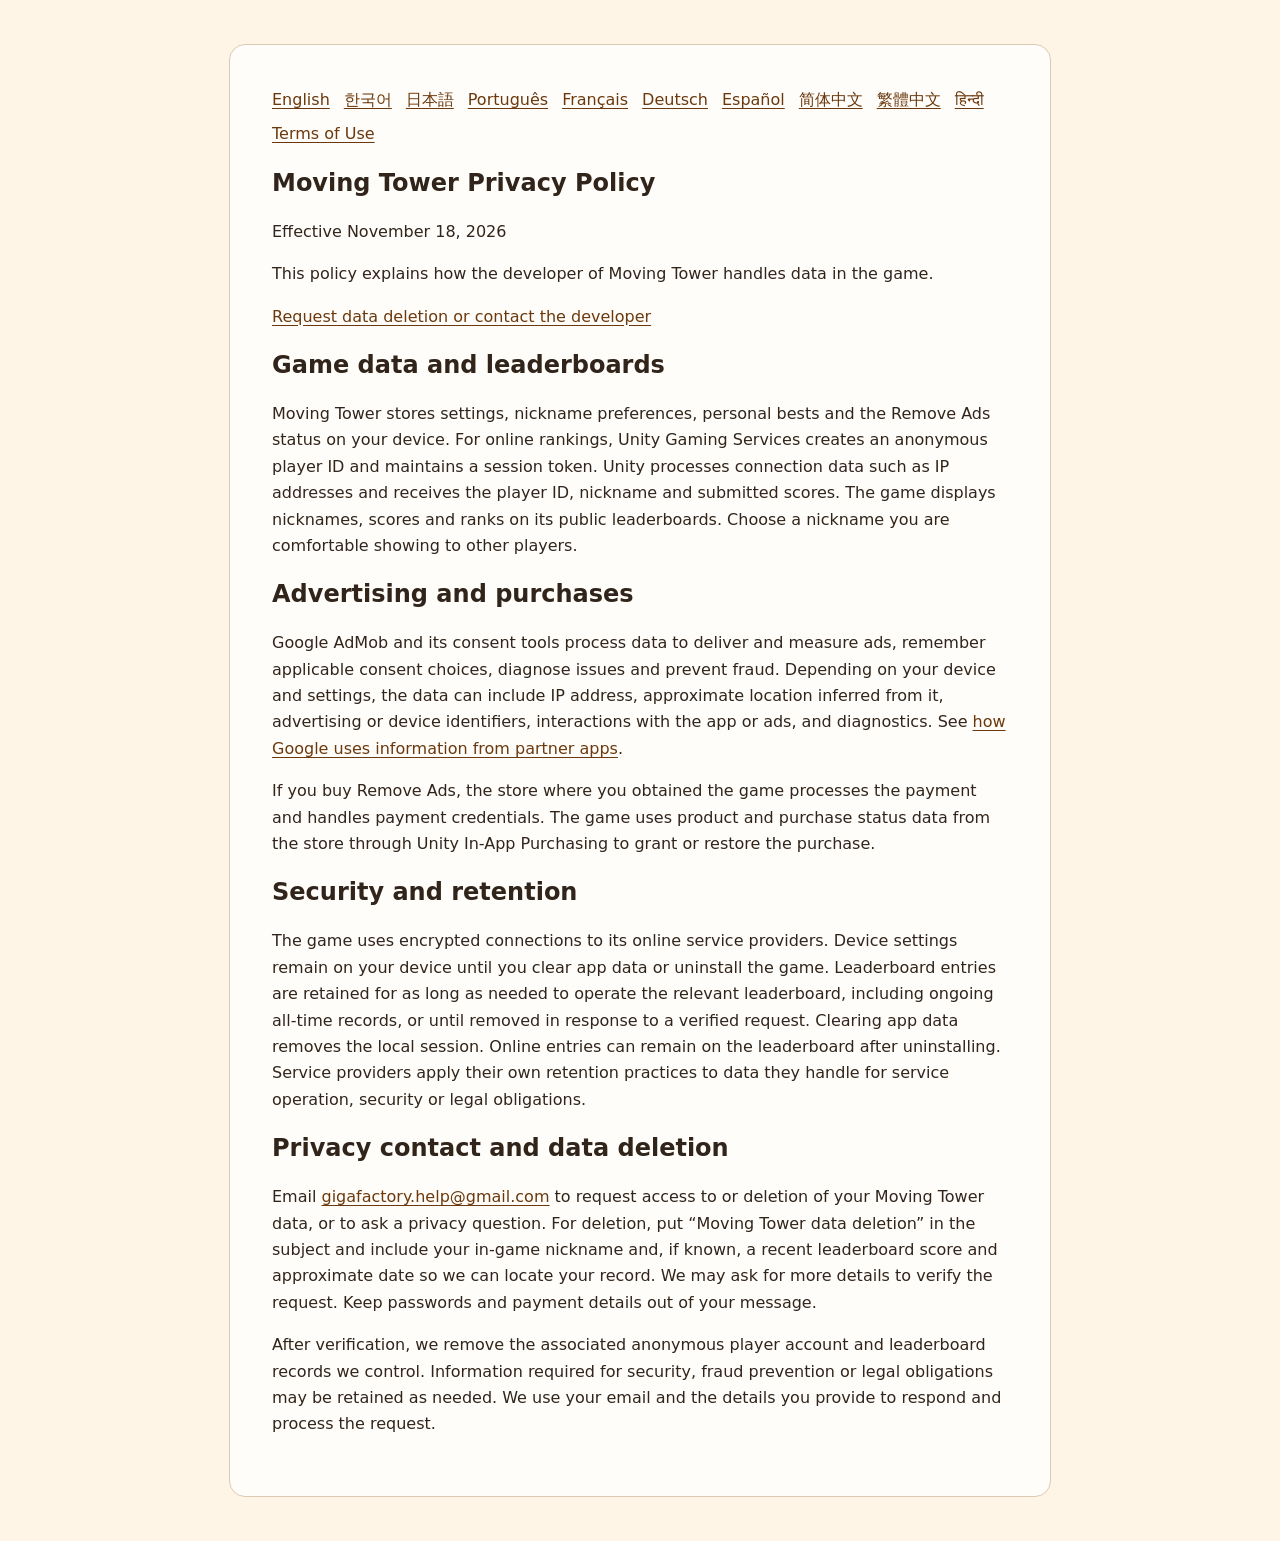
==== commit 8d9891b8: "Update Moving Tower privacy contact email" ====
--- a/docs/privacy.html
+++ b/docs/privacy.html
@@ -38,7 +38,7 @@
       <p>The game uses encrypted connections to its online service providers. Device settings remain on your device until you clear app data or uninstall the game. Leaderboard entries are retained for as long as needed to operate the relevant leaderboard, including ongoing all-time records, or until removed in response to a verified request. Clearing app data removes the local session. Online entries can remain on the leaderboard after uninstalling. Service providers apply their own retention practices to data they handle for service operation, security or legal obligations.</p>
 
       <h2 id="data-deletion">Privacy contact and data deletion</h2>
-      <p>Email <a href="mailto:ryu0819@gmail.com">ryu0819@gmail.com</a> to request access to or deletion of your Moving Tower data, or to ask a privacy question. For deletion, put “Moving Tower data deletion” in the subject and include your in-game nickname and, if known, a recent leaderboard score and approximate date so we can locate your record. We may ask for more details to verify the request. Keep passwords and payment details out of your message.</p>
+      <p>Email <a href="mailto:gigafactory.help@gmail.com">gigafactory.help@gmail.com</a> to request access to or deletion of your Moving Tower data, or to ask a privacy question. For deletion, put “Moving Tower data deletion” in the subject and include your in-game nickname and, if known, a recent leaderboard score and approximate date so we can locate your record. We may ask for more details to verify the request. Keep passwords and payment details out of your message.</p>
       <p>After verification, we remove the associated anonymous player account and leaderboard records we control. Information required for security, fraud prevention or legal obligations may be retained as needed. We use your email and the details you provide to respond and process the request.</p>
     </article>
 
@@ -59,7 +59,7 @@
       <p>게임은 온라인 서비스 제공업체와 통신할 때 전송을 암호화합니다. 기기 설정은 앱 데이터를 지우거나 앱을 삭제할 때까지 기기에 남습니다. 온라인 기록은 해당 랭킹을 운영하는 데 필요한 기간에 보관되며, 확인된 삭제 요청에 따라 제거됩니다. 앱을 삭제해도 온라인 랭킹 기록은 남을 수 있습니다. 서비스 제공업체는 서비스 운영, 보안 및 법적 의무를 위해 각자의 보관 기준을 적용합니다.</p>
 
       <h2 id="data-deletion-ko">개인정보 문의 및 데이터 삭제</h2>
-      <p>개인정보 열람이나 삭제 요청, 기타 문의는 <a href="mailto:ryu0819@gmail.com">ryu0819@gmail.com</a>로 보내 주세요. 삭제를 요청할 때는 제목에 ‘무빙 타워 데이터 삭제’를 적고, 게임 닉네임과 알고 계신 최근 랭킹 점수 및 대략적인 플레이 날짜를 알려 주세요. 기록을 찾고 요청자를 확인하기 위해 추가 정보를 요청할 수 있습니다. 비밀번호나 결제 수단 정보는 보내지 마세요.</p>
+      <p>개인정보 열람이나 삭제 요청, 기타 문의는 <a href="mailto:gigafactory.help@gmail.com">gigafactory.help@gmail.com</a>로 보내 주세요. 삭제를 요청할 때는 제목에 ‘무빙 타워 데이터 삭제’를 적고, 게임 닉네임과 알고 계신 최근 랭킹 점수 및 대략적인 플레이 날짜를 알려 주세요. 기록을 찾고 요청자를 확인하기 위해 추가 정보를 요청할 수 있습니다. 비밀번호나 결제 수단 정보는 보내지 마세요.</p>
       <p>요청을 확인하면 개발자가 관리하는 익명 플레이어 계정과 관련 랭킹 기록을 삭제합니다. 보안, 부정 이용 방지 또는 법적 의무상 보관이 필요한 정보는 해당 목적에 필요한 기간 동안 보관할 수 있습니다. 이메일 주소와 제출 정보는 문의에 답하고 요청을 처리하는 데 사용합니다.</p>
     </article>
 
@@ -80,7 +80,7 @@
       <p>ゲームはオンラインサービスとの通信を暗号化します。端末の設定は、アプリのデータを消去するかゲームをアンインストールするまで端末に残ります。ランキング記録は、通算ランキングを含む各ランキングの運営に必要な期間、または確認済みの削除申請により取り除かれるまで保管されます。アプリデータを消去すると端末内のセッションは失われます。アンインストール後もオンライン記録が残る場合があります。サービス提供者は、サービスの運営、安全管理、法令上の義務のために取り扱うデータにそれぞれの保管方針を適用します。</p>
 
       <h2 id="data-deletion-ja">個人情報のお問い合わせとデータの削除</h2>
-      <p>データの開示、削除、プライバシーに関するお問い合わせは <a href="mailto:ryu0819@gmail.com">ryu0819@gmail.com</a> までご連絡ください。削除申請の件名には「ムービングタワー データ削除」と記載し、ゲーム内のニックネーム、分かる場合は最近のランキングスコアとおおよそのプレイ日をお知らせください。申請の確認に追加情報をお願いする場合があります。パスワードや支払い方法の情報は送信しないでください。</p>
+      <p>データの開示、削除、プライバシーに関するお問い合わせは <a href="mailto:gigafactory.help@gmail.com">gigafactory.help@gmail.com</a> までご連絡ください。削除申請の件名には「ムービングタワー データ削除」と記載し、ゲーム内のニックネーム、分かる場合は最近のランキングスコアとおおよそのプレイ日をお知らせください。申請の確認に追加情報をお願いする場合があります。パスワードや支払い方法の情報は送信しないでください。</p>
       <p>申請を確認した後、開発者が管理する匿名プレイヤーアカウントと関連するランキング記録を削除します。安全管理、不正防止、法令上の義務に必要な情報は、その目的に必要な期間保管される場合があります。メールアドレスと送信された情報は、回答と申請の処理に使用します。</p>
     </article>
 
@@ -101,7 +101,7 @@
       <p>O jogo usa conexões criptografadas com seus prestadores de serviços online. As configurações ficam no dispositivo até você limpar os dados do app ou desinstalar o jogo. Os registros das classificações são mantidos pelo tempo necessário para operar cada classificação, incluindo a geral, ou até serem removidos após uma solicitação verificada. Limpar os dados do app elimina a sessão local. Os registros online podem permanecer após a desinstalação. Os prestadores aplicam suas próprias práticas de retenção aos dados que tratam para operar os serviços, garantir a segurança ou cumprir obrigações legais.</p>
 
       <h2 id="data-deletion-pt-BR">Contato de privacidade e exclusão de dados</h2>
-      <p>Envie um e-mail para <a href="mailto:ryu0819@gmail.com">ryu0819@gmail.com</a> para solicitar acesso aos dados do Moving Tower, pedir a exclusão ou esclarecer dúvidas de privacidade. Para excluir dados, escreva “Exclusão de dados do Moving Tower” no assunto e informe seu apelido no jogo. Se souber, indique uma pontuação recente na classificação e a data aproximada para ajudar a localizar o registro. Podemos pedir informações adicionais para verificar a solicitação. Evite enviar senhas ou dados de pagamento.</p>
+      <p>Envie um e-mail para <a href="mailto:gigafactory.help@gmail.com">gigafactory.help@gmail.com</a> para solicitar acesso aos dados do Moving Tower, pedir a exclusão ou esclarecer dúvidas de privacidade. Para excluir dados, escreva “Exclusão de dados do Moving Tower” no assunto e informe seu apelido no jogo. Se souber, indique uma pontuação recente na classificação e a data aproximada para ajudar a localizar o registro. Podemos pedir informações adicionais para verificar a solicitação. Evite enviar senhas ou dados de pagamento.</p>
       <p>Após a verificação, excluímos a conta anônima e os registros associados da classificação que estão sob nosso controle. Informações necessárias para segurança, prevenção de fraudes ou cumprimento de obrigações legais podem ser retidas pelo tempo necessário. Usamos seu endereço de e-mail e as informações fornecidas para responder e processar a solicitação.</p>
     </article>
 
@@ -122,7 +122,7 @@
       <p>Le jeu utilise des connexions chiffrées avec ses fournisseurs de services en ligne. Les réglages restent sur l’appareil jusqu’à l’effacement des données de l’application ou la désinstallation du jeu. Les entrées sont conservées le temps nécessaire au fonctionnement du classement concerné, notamment des classements de tous les temps, ou jusqu’à leur suppression à la suite d’une demande vérifiée. L’effacement des données de l’application supprime la session locale. Des entrées en ligne peuvent subsister après la désinstallation. Les fournisseurs appliquent leurs propres règles de conservation aux données qu’ils traitent pour assurer le fonctionnement et la sécurité des services ou satisfaire à des obligations légales.</p>
 
       <h2 id="data-deletion-fr">Contact et suppression des données</h2>
-      <p>Pour demander l’accès à vos données Moving Tower, leur suppression ou poser une question, écrivez à <a href="mailto:ryu0819@gmail.com">ryu0819@gmail.com</a>. Pour une suppression, indiquez « Suppression de données Moving Tower » en objet et précisez votre pseudonyme dans le jeu. Si vous les connaissez, ajoutez un score récent au classement et sa date approximative. Nous pouvons demander des informations complémentaires pour vérifier la demande. Évitez de transmettre des mots de passe ou des informations de paiement.</p>
+      <p>Pour demander l’accès à vos données Moving Tower, leur suppression ou poser une question, écrivez à <a href="mailto:gigafactory.help@gmail.com">gigafactory.help@gmail.com</a>. Pour une suppression, indiquez « Suppression de données Moving Tower » en objet et précisez votre pseudonyme dans le jeu. Si vous les connaissez, ajoutez un score récent au classement et sa date approximative. Nous pouvons demander des informations complémentaires pour vérifier la demande. Évitez de transmettre des mots de passe ou des informations de paiement.</p>
       <p>Après vérification, nous supprimons le compte de joueur anonyme et les entrées associées que nous contrôlons. Les données nécessaires à la sécurité, à la prévention de la fraude ou au respect d’obligations légales peuvent être conservées pendant la durée nécessaire. Votre adresse e-mail et les informations communiquées nous servent à répondre et à traiter la demande.</p>
     </article>
 
@@ -143,7 +143,7 @@
       <p>Das Spiel kommuniziert verschlüsselt mit Online-Dienstleistern. Einstellungen bleiben auf dem Gerät, bis du die App-Daten löschst oder das Spiel deinstallierst. Einträge werden so lange gespeichert, wie sie für den Betrieb der jeweiligen Rangliste einschließlich der Gesamtrangliste erforderlich sind, oder bis sie auf eine verifizierte Anfrage hin entfernt werden. Das Löschen der App-Daten entfernt die lokale Sitzung. Online-Einträge können nach der Deinstallation bestehen bleiben. Dienstleister wenden für Daten, die sie für den Betrieb, die Sicherheit oder zur Erfüllung gesetzlicher Pflichten verarbeiten, ihre eigenen Aufbewahrungsregeln an.</p>
 
       <h2 id="data-deletion-de">Datenschutzkontakt und Datenlöschung</h2>
-      <p>Schreibe an <a href="mailto:ryu0819@gmail.com">ryu0819@gmail.com</a>, wenn du Auskunft über deine Moving-Tower-Daten oder deren Löschung beantragen möchtest oder Fragen zum Datenschutz hast. Nutze für Löschanfragen den Betreff „Moving Tower Datenlöschung“ und gib deinen Spitznamen im Spiel an. Falls bekannt, nenne einen aktuellen Ranglistenpunktestand und das ungefähre Spieldatum. Zur Prüfung der Anfrage können wir weitere Angaben benötigen. Sende keine Passwörter oder Zahlungsdaten.</p>
+      <p>Schreibe an <a href="mailto:gigafactory.help@gmail.com">gigafactory.help@gmail.com</a>, wenn du Auskunft über deine Moving-Tower-Daten oder deren Löschung beantragen möchtest oder Fragen zum Datenschutz hast. Nutze für Löschanfragen den Betreff „Moving Tower Datenlöschung“ und gib deinen Spitznamen im Spiel an. Falls bekannt, nenne einen aktuellen Ranglistenpunktestand und das ungefähre Spieldatum. Zur Prüfung der Anfrage können wir weitere Angaben benötigen. Sende keine Passwörter oder Zahlungsdaten.</p>
       <p>Nach der Prüfung löschen wir das anonyme Spielerkonto und zugehörige Ranglisteneinträge, die wir verwalten. Für Sicherheit, Betrugsprävention oder gesetzliche Pflichten erforderliche Informationen können so lange wie nötig aufbewahrt werden. Deine E-Mail-Adresse und die bereitgestellten Angaben verwenden wir zur Beantwortung und Bearbeitung der Anfrage.</p>
     </article>
 
@@ -164,7 +164,7 @@
       <p>El juego usa conexiones cifradas con sus proveedores de servicios en línea. Los ajustes se conservan en el dispositivo hasta que borres los datos de la app o desinstales el juego. Las entradas se conservan durante el tiempo necesario para operar la clasificación correspondiente, incluidas las clasificaciones históricas, o hasta que se eliminen tras una solicitud verificada. Al borrar los datos de la app se elimina la sesión local. Los registros en línea pueden permanecer después de desinstalar el juego. Los proveedores aplican sus propias prácticas de conservación a los datos que tratan para operar los servicios, garantizar la seguridad o cumplir obligaciones legales.</p>
 
       <h2 id="data-deletion-es">Contacto de privacidad y eliminación de datos</h2>
-      <p>Escribe a <a href="mailto:ryu0819@gmail.com">ryu0819@gmail.com</a> para solicitar acceso a tus datos de Moving Tower, pedir su eliminación o hacer una consulta de privacidad. Para una eliminación, indica «Eliminación de datos de Moving Tower» en el asunto e incluye tu apodo en el juego. Si los sabes, añade una puntuación reciente en la clasificación y la fecha aproximada. Podemos pedirte más información para verificar la solicitud. Evita enviar contraseñas o datos de pago.</p>
+      <p>Escribe a <a href="mailto:gigafactory.help@gmail.com">gigafactory.help@gmail.com</a> para solicitar acceso a tus datos de Moving Tower, pedir su eliminación o hacer una consulta de privacidad. Para una eliminación, indica «Eliminación de datos de Moving Tower» en el asunto e incluye tu apodo en el juego. Si los sabes, añade una puntuación reciente en la clasificación y la fecha aproximada. Podemos pedirte más información para verificar la solicitud. Evita enviar contraseñas o datos de pago.</p>
       <p>Tras verificar la solicitud, eliminamos la cuenta anónima de jugador y las entradas de clasificación asociadas que controlamos. La información necesaria por motivos de seguridad, prevención del fraude u obligaciones legales puede conservarse el tiempo necesario. Usamos tu dirección de correo electrónico y los datos que nos facilites para responder y gestionar la solicitud.</p>
     </article>
 
@@ -185,7 +185,7 @@
       <p>游戏通过加密连接与在线服务提供商通信。设备设置会保存在本机，直到你清除应用数据或卸载游戏。排行榜记录会保存在运营相应排行榜（包括历史总榜）所需的期间内，或在核实删除请求后移除。清除应用数据会删除本机会话，卸载后在线记录仍可能保留。各服务提供商会依照自己的保留规则处理用于服务运营、安全和履行法律义务的数据。</p>
 
       <h2 id="data-deletion-zh-Hans">隐私联系和数据删除</h2>
-      <p>如需访问或删除 Moving Tower 数据，或咨询隐私问题，请发送邮件至 <a href="mailto:ryu0819@gmail.com">ryu0819@gmail.com</a>。申请删除时，请在主题中注明“Moving Tower 数据删除”，并提供游戏昵称。如果知道，也请提供近期排行榜分数和大致的游玩日期。我们可能需要补充信息以核实请求。请勿发送密码或付款信息。</p>
+      <p>如需访问或删除 Moving Tower 数据，或咨询隐私问题，请发送邮件至 <a href="mailto:gigafactory.help@gmail.com">gigafactory.help@gmail.com</a>。申请删除时，请在主题中注明“Moving Tower 数据删除”，并提供游戏昵称。如果知道，也请提供近期排行榜分数和大致的游玩日期。我们可能需要补充信息以核实请求。请勿发送密码或付款信息。</p>
       <p>核实后，我们会删除由我们管理的匿名玩家账号和相关排行榜记录。为保障安全、防止欺诈或履行法律义务所需的信息可能会在必要期间内保留。我们会使用你的电子邮件地址及你提供的信息来回复和处理请求。</p>
     </article>
 
@@ -206,7 +206,7 @@
       <p>遊戲透過加密連線與線上服務提供者通訊。裝置設定會保留在本機，直到你清除應用程式資料或解除安裝遊戲。排行榜紀錄會在營運相應排行榜（包括歷史總榜）所需期間內保存，或於刪除請求經確認後移除。清除應用程式資料會移除本機工作階段，解除安裝後線上紀錄仍可能保留。服務提供者會依各自的保存政策處理服務營運、安全維護及履行法律義務所需的資料。</p>
 
       <h2 id="data-deletion-zh-Hant">隱私聯絡與資料刪除</h2>
-      <p>如需存取或刪除 Moving Tower 資料，或有隱私疑問，請寄信至 <a href="mailto:ryu0819@gmail.com">ryu0819@gmail.com</a>。申請刪除時，請在主旨註明「Moving Tower 資料刪除」，並提供遊戲暱稱。若知道，請一併提供近期排行榜分數與大約的遊玩日期。我們可能會要求補充資訊以確認請求。請勿提供密碼或付款資料。</p>
+      <p>如需存取或刪除 Moving Tower 資料，或有隱私疑問，請寄信至 <a href="mailto:gigafactory.help@gmail.com">gigafactory.help@gmail.com</a>。申請刪除時，請在主旨註明「Moving Tower 資料刪除」，並提供遊戲暱稱。若知道，請一併提供近期排行榜分數與大約的遊玩日期。我們可能會要求補充資訊以確認請求。請勿提供密碼或付款資料。</p>
       <p>確認後，我們會刪除由我們管理的匿名玩家帳號及相關排行榜紀錄。為了安全、防止詐欺或履行法律義務而必要的資訊，可能會在必要期間內保留。你的電子郵件地址和你提供的資訊將用於回覆並處理請求。</p>
     </article>
 
@@ -227,7 +227,7 @@
       <p>गेम अपने ऑनलाइन सेवा प्रदाताओं से एन्क्रिप्ट किए गए कनेक्शन के ज़रिए संपर्क करता है। सेटिंग तब तक डिवाइस पर रहती हैं जब तक आप ऐप का डेटा साफ़ नहीं करते या गेम अनइंस्टॉल नहीं करते। लीडरबोर्ड की प्रविष्टियाँ संबंधित लीडरबोर्ड, जिसमें अब तक की कुल रैंकिंग भी शामिल है, चलाने के लिए ज़रूरी अवधि तक या किसी सत्यापित अनुरोध पर उन्हें मिटाए जाने तक रखी जाती हैं। ऐप का डेटा साफ़ करने से डिवाइस का स्थानीय सेशन हट जाता है। अनइंस्टॉल करने के बाद भी ऑनलाइन रिकॉर्ड रह सकते हैं। सेवा संचालन, सुरक्षा या कानूनी दायित्वों के लिए इस्तेमाल होने वाले डेटा पर सेवा प्रदाता अपनी डेटा रखने की नीतियाँ लागू करते हैं।</p>
 
       <h2 id="data-deletion-hi">गोपनीयता के लिए संपर्क और डेटा मिटाना</h2>
-      <p>मूविंग टावर का अपना डेटा देखने, मिटाने या गोपनीयता से जुड़ा सवाल पूछने के लिए <a href="mailto:ryu0819@gmail.com">ryu0819@gmail.com</a> पर ईमेल भेजें। डेटा मिटाने के अनुरोध के विषय में “मूविंग टावर का डेटा मिटाएँ” लिखें और गेम का अपना उपनाम दें। अगर पता हो तो हाल का लीडरबोर्ड स्कोर और खेलने की अनुमानित तारीख भी दें। अनुरोध की पुष्टि करने के लिए हम अतिरिक्त जानकारी माँग सकते हैं। कृपया पासवर्ड या भुगतान का विवरण न भेजें।</p>
+      <p>मूविंग टावर का अपना डेटा देखने, मिटाने या गोपनीयता से जुड़ा सवाल पूछने के लिए <a href="mailto:gigafactory.help@gmail.com">gigafactory.help@gmail.com</a> पर ईमेल भेजें। डेटा मिटाने के अनुरोध के विषय में “मूविंग टावर का डेटा मिटाएँ” लिखें और गेम का अपना उपनाम दें। अगर पता हो तो हाल का लीडरबोर्ड स्कोर और खेलने की अनुमानित तारीख भी दें। अनुरोध की पुष्टि करने के लिए हम अतिरिक्त जानकारी माँग सकते हैं। कृपया पासवर्ड या भुगतान का विवरण न भेजें।</p>
       <p>अनुरोध की पुष्टि के बाद हम अपने नियंत्रण में आने वाला अनाम खिलाड़ी खाता और संबंधित लीडरबोर्ड रिकॉर्ड मिटाते हैं। सुरक्षा, धोखाधड़ी रोकने या कानूनी दायित्वों का पालन करने के लिए ज़रूरी जानकारी आवश्यक अवधि तक रखी जा सकती है। आपके ईमेल पते और दी गई जानकारी का इस्तेमाल अनुरोध का जवाब देने और उसे पूरा करने के लिए किया जाता है।</p>
     </article>
   </main>
